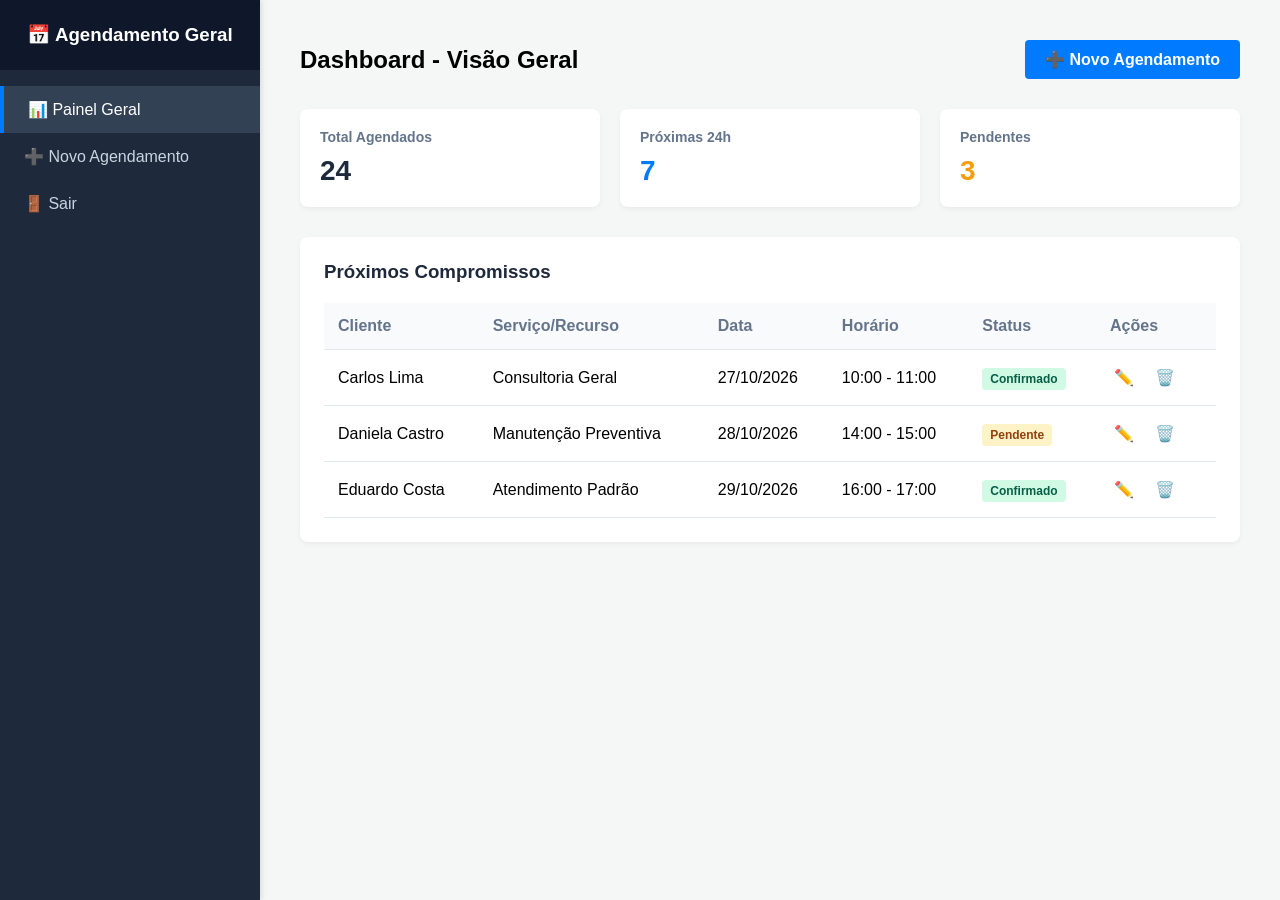
==== frontend/dashboard.html @ fd5b9723 "Criação da estrutura inicial do Front-End Adicionadas as telas de login, dashboard, novo agendamento" ====
<!DOCTYPE html>
<html lang="pt-BR">
<head>
    <meta charset="UTF-8">
    <meta name="viewport" content="width=device-width, initial-scale=1.0">
    <title>Dashboard - Sistema de Agendamento</title>
    <link rel="stylesheet" href="styles/style.css">
</head>
<body>
    <div class="dashboard-container">
        <!-- Menu Lateral -->
        <aside class="sidebar">
            <div class="sidebar-header">
                <h3>📅 Agendamento Geral</h3>
            </div>
            <nav class="sidebar-menu">
                <a href="#" class="active">📊 Painel Geral</a>
                <a href="agendar.html">➕ Novo Agendamento</a>
                <a href="#" id="btnLogout">🚪 Sair</a>
            </nav>
        </aside>

        <!-- Conteúdo Principal -->
        <main class="main-content">
            <header class="main-header">
                <h2>Dashboard - Visão Geral</h2>
                <a href="agendar.html" class="btn-primary btn-header">➕ Novo Agendamento</a>
            </header>

            <!-- Cards de Resumo Informativo -->
            <section class="cards-grid">
                <div class="card">
                    <h4>Total Agendados</h4>
                    <p class="card-number">24</p>
                </div>
                <div class="card">
                    <h4>Próximas 24h</h4>
                    <p class="card-number color-blue">7</p>
                </div>
                <div class="card">
                    <h4>Pendentes</h4>
                    <p class="card-number color-orange">3</p>
                </div>
            </section>

            <!-- Tabela Coringa de Agendamentos -->
            <section class="table-container">
                <h3>Próximos Compromissos</h3>
                <table>
                    <thead>
                        <tr>
                            <th>Cliente</th>
                            <th>Serviço/Recurso</th>
                            <th>Data</th>
                            <th>Horário</th>
                            <th>Status</th>
                            <th>Ações</th>
                        </tr>
                    </thead>
                    <tbody id="tabelaAgendamentos">
                        <!-- Os dados do banco (MySQL) serão injetados aqui via JS -->
                        <tr>
                            <td>Ana Silva</td>
                            <td>Consultoria Geral</td>
                            <td>26/10/2026</td>
                            <td>10:00 - 11:00</td>
                            <td><span class="status-badge confirmado">Confirmado</span></td>
                            <td>
                                <button class="btn-action edit">✏️</button>
                                <button class="btn-action delete">🗑️</button>
                            </td>
                        </tr>
                        <tr>
                            <td>Bruno Souza</td>
                            <td>Manutenção Preventiva</td>
                            <td>26/10/2026</td>
                            <td>14:00 - 15:00</td>
                            <td><span class="status-badge pendente">Pendente</span></td>
                            <td>
                                <button class="btn-action edit">✏️</button>
                                <button class="btn-action delete">🗑️</button>
                            </td>
                        </tr>
                    </tbody>
                </table>
            </section>
        </main>
    </div>

    <script src="js/agendamentos.js"></script>
</body>
</html>
---- frontend/styles/style.css ----
/* ==========================================
   1. CONFIGURAÇÕES GERAIS E TELA DE LOGIN 
   ========================================== */
* {
    margin: 0;
    padding: 0;
    box-sizing: border-box;
    font-family: 'Segoe UI', Tahoma, Geneva, Verdana, sans-serif;
}

body {
    background-color: #f4f7f6;
    display: flex;
    justify-content: center;
    align-items: center;
    height: 100vh;
    overflow: hidden;
}

/* Container de Login */
.login-container {
    background-color: #ffffff;
    padding: 40px;
    border-radius: 8px;
    box-shadow: 0 4px 15px rgba(0, 0, 0, 0.1);
    width: 100%;
    max-width: 400px;
}

.login-container h2 {
    text-align: center;
    margin-bottom: 24px;
    color: #333;
}

/* Campos de Entrada (Comum para Login e Formulários) */
.input-group {
    margin-bottom: 20px;
}

.input-group label {
    display: block;
    margin-bottom: 8px;
    color: #666;
    font-size: 14px;
}

.input-group input {
    width: 100%;
    padding: 12px;
    border: 1px solid #ccc;
    border-radius: 4px;
    font-size: 16px;
    outline: none;
    transition: border-color 0.3s;
}

.input-group input:focus {
    border-color: #007bff;
}

/* Botões Principais */
.btn-primary {
    width: 100%;
    padding: 12px;
    background-color: #007bff;
    color: white;
    border: none;
    border-radius: 4px;
    font-size: 16px;
    cursor: pointer;
    font-weight: bold;
    transition: background-color 0.3s;
}

.btn-primary:hover {
    background-color: #0056b3;
}

.signup-link {
    text-align: center;
    margin-top: 20px;
    font-size: 14px;
    color: #666;
}

.signup-link a {
    color: #007bff;
    text-decoration: none;
}

.signup-link a:hover {
    text-decoration: underline;
}


/* ==========================================
   2. ESTRUTURA DO DASHBOARD (PAINEL GERAL)
   ========================================== */
.dashboard-container {
    display: flex;
    width: 100vw;
    height: 100vh;
    background-color: #f4f7f6;
}

/* Menu Lateral */
.sidebar {
    width: 260px;
    background-color: #1e293b;
    color: white;
    display: flex;
    flex-direction: column;
    box-shadow: 2px 0 5px rgba(0,0,0,0.1);
}

.sidebar-header {
    padding: 24px;
    background-color: #0f172a;
    text-align: center;
}

.sidebar-menu {
    display: flex;
    flex-direction: column;
    padding: 16px 0;
}

.sidebar-menu a {
    color: #cbd5e1;
    text-decoration: none;
    padding: 14px 24px;
    font-size: 16px;
    transition: all 0.3s;
}

.sidebar-menu a:hover, .sidebar-menu a.active {
    background-color: #334155;
    color: white;
    border-left: 4px solid #007bff;
}

/* Conteúdo Principal */
.main-content {
    flex: 1;
    padding: 40px;
    overflow-y: auto;
}

/* Cabeçalho Corrigido aqui */
.main-header {
    display: flex;
    justify-content: space-between; 
    align-items: center;
    margin-bottom: 30px;
}

.btn-header {
    width: auto;
    padding: 10px 20px;
    text-decoration: none;
    display: inline-block;
}

/* Grid de Cards */
.cards-grid {
    display: grid;
    grid-template-columns: repeat(auto-fit, minmax(200px, 1fr));
    gap: 20px;
    margin-bottom: 30px;
}

.card {
    background: white;
    padding: 20px;
    border-radius: 8px;
    box-shadow: 0 2px 5px rgba(0,0,0,0.05);
}

.card h4 {
    color: #64748b;
    font-size: 14px;
    margin-bottom: 10px;
}

.card-number {
    font-size: 28px;
    font-weight: bold;
    color: #1e293b;
}

.color-blue { color: #007bff; }
.color-orange { color: #f59e0b; }


/* ==========================================
   3. TABELAS E COMPONENTES INTERNOS
   ========================================== */
.table-container {
    background: white;
    padding: 24px;
    border-radius: 8px;
    box-shadow: 0 2px 5px rgba(0,0,0,0.05);
}

.table-container h3 {
    margin-bottom: 20px;
    color: #1e293b;
}

table {
    width: 100%;
    border-collapse: collapse;
    text-align: left;
}

th, td {
    padding: 14px;
    border-bottom: 1px solid #e2e8f0;
}

th {
    background-color: #f8fafc;
    color: #64748b;
    font-weight: 600;
}

/* Badges de Status */
.status-badge {
    padding: 4px 8px;
    border-radius: 4px;
    font-size: 12px;
    font-weight: bold;
}

.confirmado { background-color: #d1fae5; color: #065f46; }
.pendente { background-color: #fef3c7; color: #92400e; }

/* Botões de Ação */
.btn-action {
    background: none;
    border: none;
    cursor: pointer;
    font-size: 16px;
    margin-right: 8px;
    padding: 4px;
    border-radius: 4px;
    transition: background 0.2s;
}

.btn-action:hover { background-color: #f1f5f9; }


/* ==========================================
   4. ESTILOS DO FORMULÁRIO DE AGENDAMENTO
   ========================================== */
.form-container {
    background: white;
    padding: 30px;
    border-radius: 8px;
    box-shadow: 0 2px 5px rgba(0,0,0,0.05);
    max-width: 600px;
}

.form-row {
    display: flex;
    gap: 20px;
}

.form-row .input-group {
    flex: 1;
}

select {
    width: 100%;
    padding: 12px;
    border: 1px solid #ccc;
    border-radius: 4px;
    font-size: 16px;
    background-color: white;
    outline: none;
}

select:focus {
    border-color: #007bff;
}

.form-actions {
    display: flex;
    align-items: center;
    gap: 15px;
    margin-top: 10px;
}

.btn-secondary {
    color: #64748b;
    text-decoration: none;
    font-size: 16px;
    font-weight: bold;
    padding: 12px 20px;
    border-radius: 4px;
    transition: background 0.2s;
}

.btn-secondary:hover {
    background-color: #e2e8f0;
}
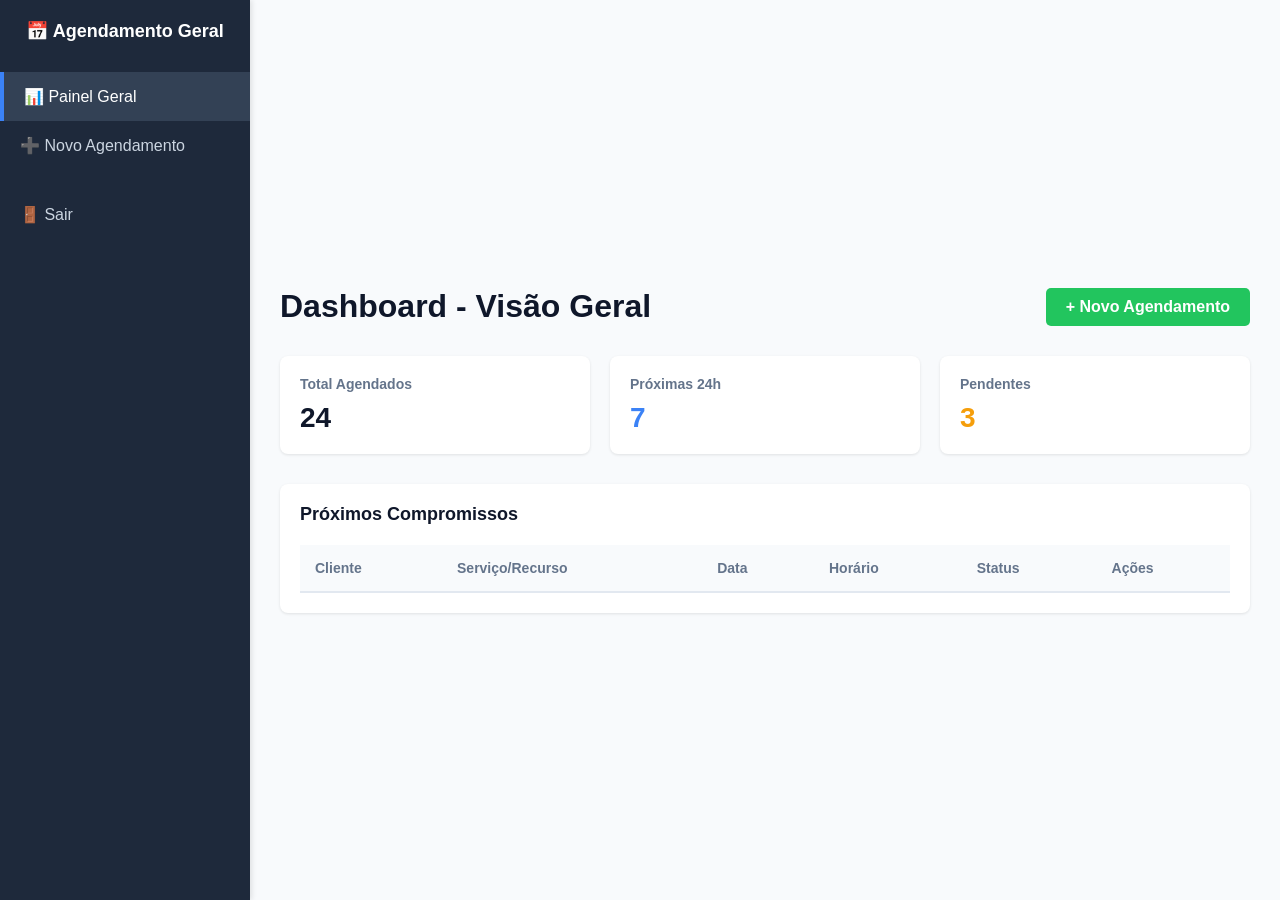
==== commit e6fbf8c4: "Integração do Java com MySQL e correção do auto-incremento Corrigido o erro de chaves estrangeiras e" ====
--- a/frontend/dashboard.html
+++ b/frontend/dashboard.html
@@ -4,89 +4,86 @@
     <meta charset="UTF-8">
     <meta name="viewport" content="width=device-width, initial-scale=1.0">
     <title>Dashboard - Sistema de Agendamento</title>
+    <!-- Puxando o seu arquivo de CSS -->
     <link rel="stylesheet" href="styles/style.css">
+    
+    <style>
+       
+        body { margin: 0; font-family: 'Segoe UI', Tahoma, Geneva, Verdana, sans-serif; display: flex; background-color: #f8fafc; }
+        .sidebar { width: 250px; background-color: #1e293b; color: white; height: 100vh; padding-top: 20px; }
+        .sidebar h2 { text-align: center; font-size: 18px; margin-bottom: 30px; display: flex; align-items: center; justify-content: center; gap: 10px;}
+        .menu a { display: block; padding: 15px 20px; color: #cbd5e1; text-decoration: none; }
+        .menu a.ativo { background-color: #334155; color: white; border-left: 4px solid #3b82f6; }
+        .main-content { flex: 1; padding: 30px; }
+        .header { display: flex; justify-content: space-between; align-items: center; margin-bottom: 30px; }
+        .btn-novo { background-color: #22c55e; color: white; border: none; padding: 10px 20px; border-radius: 5px; font-weight: bold; cursor: pointer; text-decoration: none;}
+        .cards { display: flex; gap: 20px; margin-bottom: 30px; }
+        .card { background: white; padding: 20px; border-radius: 8px; flex: 1; box-shadow: 0 1px 3px rgba(0,0,0,0.1); }
+        .card h3 { margin: 0 0 10px 0; color: #64748b; font-size: 14px; }
+        .card p { margin: 0; font-size: 28px; font-weight: bold; }
+        .tabela-container { background: white; padding: 20px; border-radius: 8px; box-shadow: 0 1px 3px rgba(0,0,0,0.1); }
+        table { width: 100%; border-collapse: collapse; text-align: left; }
+        th { padding: 15px; border-bottom: 2px solid #e2e8f0; color: #64748b; font-size: 14px; }
+        td { padding: 15px; border-bottom: 1px solid #eee; }
+    </style>
 </head>
 <body>
-    <div class="dashboard-container">
-        <!-- Menu Lateral -->
-        <aside class="sidebar">
-            <div class="sidebar-header">
-                <h3>📅 Agendamento Geral</h3>
+
+    <!-- Menu Lateral -->
+    <aside class="sidebar">
+        <h2>📅 Agendamento Geral</h2>
+        <nav class="menu">
+            <a href="#" class="ativo">📊 Painel Geral</a>
+            <a href="agendar.html">➕ Novo Agendamento</a>
+            <a href="index.html" style="margin-top: 20px;">🚪 Sair</a>
+        </nav>
+    </aside>
+
+    <!-- Conteúdo Principal -->
+    <main class="main-content">
+        <header class="header">
+            <h1 style="margin: 0; color: #0f172a;">Dashboard - Visão Geral</h1>
+            <a href="agendar.html" class="btn-novo">+ Novo Agendamento</a>
+        </header>
+
+        <!-- Cards de Estatísticas -->
+        <section class="cards">
+            <div class="card">
+                <h3>Total Agendados</h3>
+                <p style="color: #0f172a;">24</p>
             </div>
-            <nav class="sidebar-menu">
-                <a href="#" class="active">📊 Painel Geral</a>
-                <a href="agendar.html">➕ Novo Agendamento</a>
-                <a href="#" id="btnLogout">🚪 Sair</a>
-            </nav>
-        </aside>
+            <div class="card">
+                <h3>Próximas 24h</h3>
+                <p style="color: #3b82f6;">7</p>
+            </div>
+            <div class="card">
+                <h3>Pendentes</h3>
+                <p style="color: #f59e0b;">3</p>
+            </div>
+        </section>
 
-        <!-- Conteúdo Principal -->
-        <main class="main-content">
-            <header class="main-header">
-                <h2>Dashboard - Visão Geral</h2>
-                <a href="agendar.html" class="btn-primary btn-header">➕ Novo Agendamento</a>
-            </header>
+        <!-- Tabela de Agendamentos -->
+        <section class="tabela-container">
+            <h2 style="margin: 0 0 20px 0; font-size: 18px; color: #0f172a;">Próximos Compromissos</h2>
+            <table>
+                <thead>
+                    <tr>
+                        <th>Cliente</th>
+                        <th>Serviço/Recurso</th>
+                        <th>Data</th>
+                        <th>Horário</th>
+                        <th>Status</th>
+                        <th>Ações</th>
+                    </tr>
+                </thead>
+               
+                <tbody id="tabela-agendamentos">
+                </tbody>
+            </table>
+        </section>
+    </main>
 
-            <!-- Cards de Resumo Informativo -->
-            <section class="cards-grid">
-                <div class="card">
-                    <h4>Total Agendados</h4>
-                    <p class="card-number">24</p>
-                </div>
-                <div class="card">
-                    <h4>Próximas 24h</h4>
-                    <p class="card-number color-blue">7</p>
-                </div>
-                <div class="card">
-                    <h4>Pendentes</h4>
-                    <p class="card-number color-orange">3</p>
-                </div>
-            </section>
-
-            <!-- Tabela Coringa de Agendamentos -->
-            <section class="table-container">
-                <h3>Próximos Compromissos</h3>
-                <table>
-                    <thead>
-                        <tr>
-                            <th>Cliente</th>
-                            <th>Serviço/Recurso</th>
-                            <th>Data</th>
-                            <th>Horário</th>
-                            <th>Status</th>
-                            <th>Ações</th>
-                        </tr>
-                    </thead>
-                    <tbody id="tabelaAgendamentos">
-                        <!-- Os dados do banco (MySQL) serão injetados aqui via JS -->
-                        <tr>
-                            <td>Ana Silva</td>
-                            <td>Consultoria Geral</td>
-                            <td>26/10/2026</td>
-                            <td>10:00 - 11:00</td>
-                            <td><span class="status-badge confirmado">Confirmado</span></td>
-                            <td>
-                                <button class="btn-action edit">✏️</button>
-                                <button class="btn-action delete">🗑️</button>
-                            </td>
-                        </tr>
-                        <tr>
-                            <td>Bruno Souza</td>
-                            <td>Manutenção Preventiva</td>
-                            <td>26/10/2026</td>
-                            <td>14:00 - 15:00</td>
-                            <td><span class="status-badge pendente">Pendente</span></td>
-                            <td>
-                                <button class="btn-action edit">✏️</button>
-                                <button class="btn-action delete">🗑️</button>
-                            </td>
-                        </tr>
-                    </tbody>
-                </table>
-            </section>
-        </main>
-    </div>
-
+    
     <script src="js/agendamentos.js"></script>
 </body>
-</html>
+</html>
--- a/frontend/styles/style.css
+++ b/frontend/styles/style.css
@@ -63,7 +63,7 @@
 .btn-primary {
     width: 100%;
     padding: 12px;
-    background-color: #007bff;
+    background-color: #28a745 ;
     color: white;
     border: none;
     border-radius: 4px;
